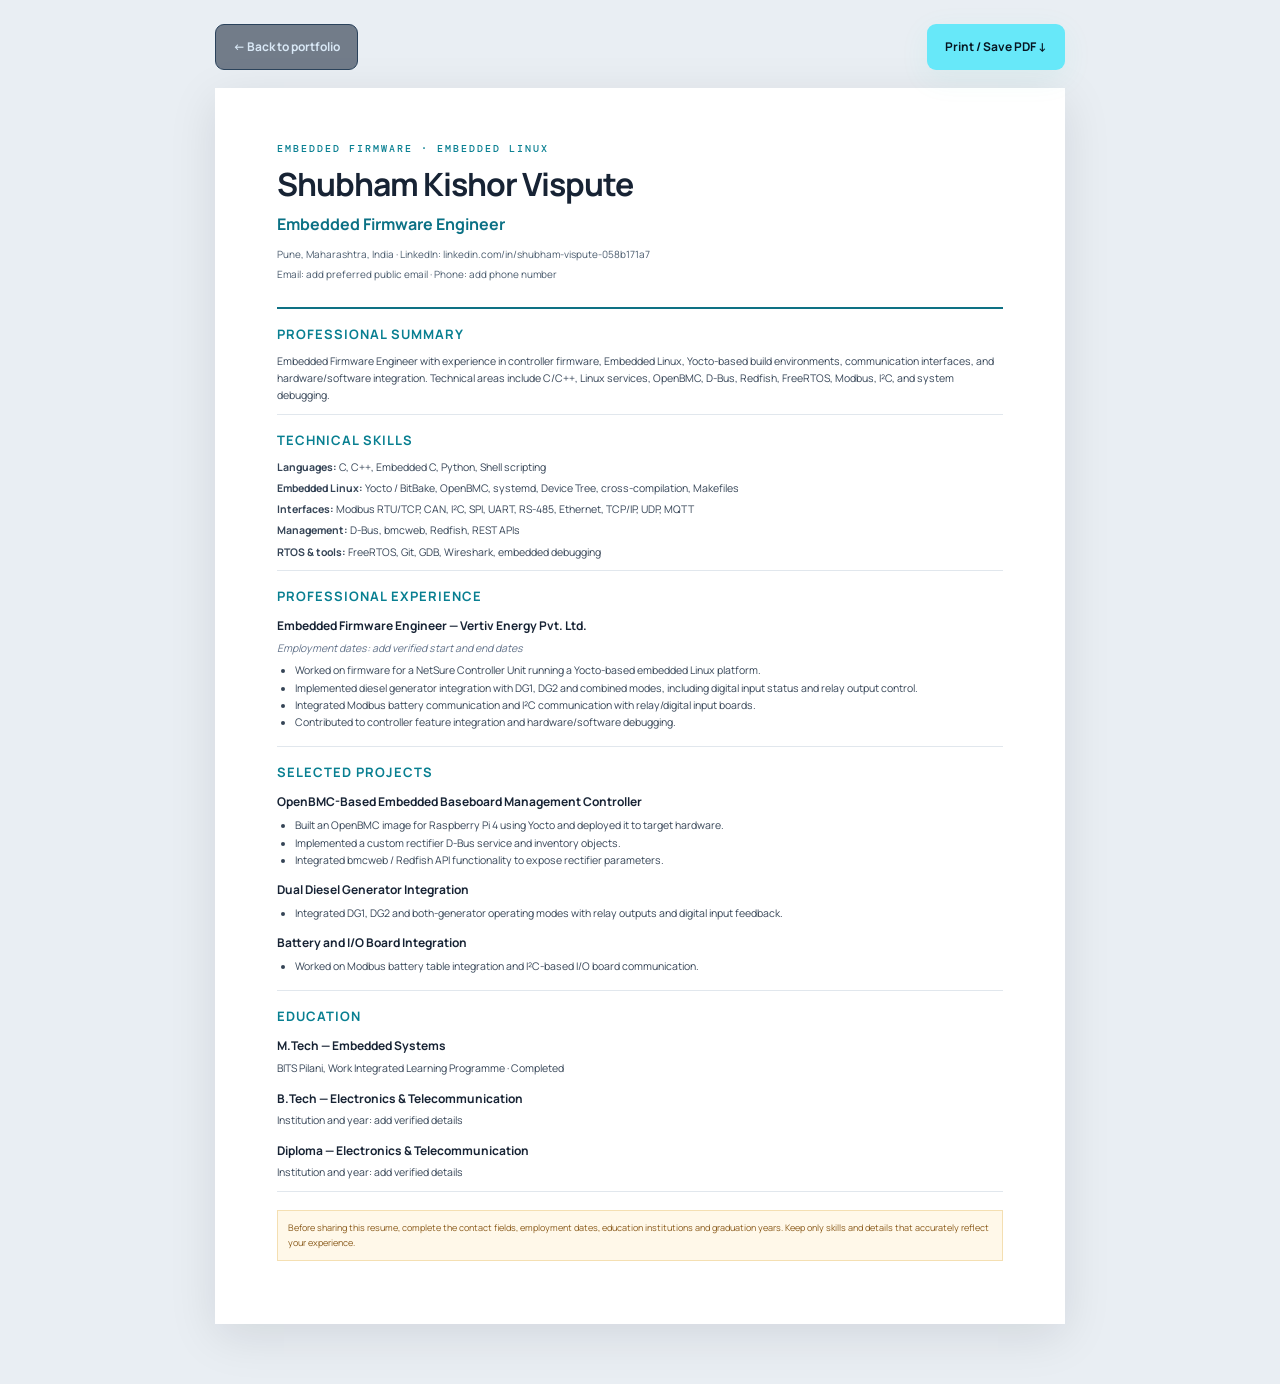
==== resume.html @ 865f1c3d "Add files via upload" ====
<!doctype html>
<html lang="en">
<head><meta charset="utf-8"><meta name="viewport" content="width=device-width, initial-scale=1"><meta name="theme-color" content="#0a1222"><title>Resume | Shubham Kishor Vispute</title><link rel="stylesheet" href="styles.css"><link rel="stylesheet" href="resume.css"></head>
<body class="resume-page">
  <header class="resume-toolbar"><a class="button button-secondary" href="index.html">← Back to portfolio</a><button class="button button-primary" onclick="window.print()">Print / Save PDF ↓</button></header>
  <main class="resume-sheet">
    <header class="resume-header">
      <p class="eyebrow">EMBEDDED FIRMWARE · EMBEDDED LINUX</p>
      <h1>Shubham Kishor Vispute</h1>
      <p class="resume-headline">Embedded Firmware Engineer</p>
      <p class="resume-contact">Pune, Maharashtra, India · LinkedIn: linkedin.com/in/shubham-vispute-058b171a7</p>
      <p class="resume-contact">Email: add preferred public email · Phone: add phone number</p>
    </header>
    <section class="resume-section"><h2>Professional Summary</h2><p>Embedded Firmware Engineer with experience in controller firmware, Embedded Linux, Yocto-based build environments, communication interfaces, and hardware/software integration. Technical areas include C/C++, Linux services, OpenBMC, D-Bus, Redfish, FreeRTOS, Modbus, I²C, and system debugging.</p></section>
    <section class="resume-section"><h2>Technical Skills</h2><p><b>Languages:</b> C, C++, Embedded C, Python, Shell scripting</p><p><b>Embedded Linux:</b> Yocto / BitBake, OpenBMC, systemd, Device Tree, cross-compilation, Makefiles</p><p><b>Interfaces:</b> Modbus RTU/TCP, CAN, I²C, SPI, UART, RS-485, Ethernet, TCP/IP, UDP, MQTT</p><p><b>Management:</b> D-Bus, bmcweb, Redfish, REST APIs</p><p><b>RTOS &amp; tools:</b> FreeRTOS, Git, GDB, Wireshark, embedded debugging</p></section>
    <section class="resume-section"><h2>Professional Experience</h2><h3>Embedded Firmware Engineer — Vertiv Energy Pvt. Ltd.</h3><p class="resume-date">Employment dates: add verified start and end dates</p><ul><li>Worked on firmware for a NetSure Controller Unit running a Yocto-based embedded Linux platform.</li><li>Implemented diesel generator integration with DG1, DG2 and combined modes, including digital input status and relay output control.</li><li>Integrated Modbus battery communication and I²C communication with relay/digital input boards.</li><li>Contributed to controller feature integration and hardware/software debugging.</li></ul></section>
    <section class="resume-section"><h2>Selected Projects</h2><h3>OpenBMC-Based Embedded Baseboard Management Controller</h3><ul><li>Built an OpenBMC image for Raspberry Pi 4 using Yocto and deployed it to target hardware.</li><li>Implemented a custom rectifier D-Bus service and inventory objects.</li><li>Integrated bmcweb / Redfish API functionality to expose rectifier parameters.</li></ul><h3>Dual Diesel Generator Integration</h3><ul><li>Integrated DG1, DG2 and both-generator operating modes with relay outputs and digital input feedback.</li></ul><h3>Battery and I/O Board Integration</h3><ul><li>Worked on Modbus battery table integration and I²C-based I/O board communication.</li></ul></section>
    <section class="resume-section"><h2>Education</h2><h3>M.Tech — Embedded Systems</h3><p>BITS Pilani, Work Integrated Learning Programme · Completed</p><h3>B.Tech — Electronics &amp; Telecommunication</h3><p>Institution and year: add verified details</p><h3>Diploma — Electronics &amp; Telecommunication</h3><p>Institution and year: add verified details</p></section>
    <p class="resume-disclaimer">Before sharing this resume, complete the contact fields, employment dates, education institutions and graduation years. Keep only skills and details that accurately reflect your experience.</p>
  </main>
</body></html>
---- styles.css ----
@import url('https://fonts.googleapis.com/css2?family=DM+Mono:wght@400;500&family=Manrope:wght@400;500;600;700;800&display=swap');
:root{--bg:#0a1222;--bg2:#0d192b;--panel:#101f33;--panel2:#13263c;--line:#20344b;--text:#edf6ff;--muted:#9aadc2;--cyan:#67e8f9;--teal:#2dd4bf;--blue:#60a5fa;--radius:18px;--container:1160px}
*{box-sizing:border-box}html{scroll-behavior:smooth;scroll-padding-top:92px}body{margin:0;background:var(--bg);color:var(--text);font-family:Manrope,system-ui,-apple-system,Segoe UI,sans-serif;line-height:1.65}a{color:inherit;text-decoration:none}button{font:inherit}.container{width:min(var(--container),calc(100% - 44px));margin-inline:auto}.section{padding:100px 0}.section-alt{background:linear-gradient(130deg,rgba(18,39,61,.55),rgba(10,18,34,.25));border-block:1px solid rgba(103,232,249,.07)}.skip-link{position:absolute;left:-999px;top:10px;background:var(--cyan);color:#07101e;padding:10px;z-index:100}.skip-link:focus{left:10px}.site-header{height:76px;position:sticky;top:0;z-index:50;background:rgba(8,16,30,.88);backdrop-filter:blur(18px);border-bottom:1px solid rgba(148,180,208,.12)}.nav-wrap{height:100%;display:flex;align-items:center;justify-content:space-between;gap:25px}.brand{display:inline-flex;align-items:center;gap:10px;font-size:14px;font-weight:800;letter-spacing:1.8px;white-space:nowrap}.brand-mark{display:grid;place-items:center;width:34px;height:34px;border:1px solid #2e7286;border-radius:9px;color:var(--cyan);font:500 13px 'DM Mono',monospace;background:#0c2234}.brand-dot{color:var(--cyan)}.nav-links{display:flex;align-items:center;gap:25px}.nav-links a{font-size:12px;color:#b7c6d8;transition:color .2s}.nav-links a:hover,.nav-links a:focus{color:var(--cyan)}.nav-cta{border:1px solid #2c6479;border-radius:8px;padding:9px 14px;font-size:12px;color:var(--cyan);white-space:nowrap}.menu-toggle{display:none;color:var(--text);background:transparent;border:1px solid var(--line);border-radius:8px;padding:7px 10px}.hero{padding-top:94px;padding-bottom:32px;overflow:hidden;background:radial-gradient(ellipse at 75% 30%,rgba(19,85,115,.16),transparent 42%)}.hero-grid{display:grid;grid-template-columns:1.1fr .9fr;align-items:center;gap:50px;min-height:480px}.eyebrow{font:500 10px 'DM Mono',monospace;letter-spacing:2px;color:var(--cyan);margin:0 0 18px}.status-dot{display:inline-block;width:7px;height:7px;border-radius:50%;background:var(--teal);box-shadow:0 0 12px #2dd4bf;margin-right:8px}.hero h1{font-size:clamp(39px,5vw,64px);line-height:1.1;letter-spacing:-2.8px;margin:0 0 24px;max-width:680px}.gradient-text{background:linear-gradient(105deg,#67e8f9 5%,#5eead4 55%,#60a5fa 100%);-webkit-background-clip:text;background-clip:text;color:transparent}.hero-lead{font-size:16px;color:#c4d2e2;max-width:600px}.hero-lead strong{color:var(--text)}.hero-sub{font:11px 'DM Mono',monospace;color:#8fa9c0;letter-spacing:.2px;margin-top:22px}.hero-actions{display:flex;gap:12px;flex-wrap:wrap;margin:28px 0}.button{display:inline-flex;align-items:center;justify-content:center;gap:18px;padding:12px 17px;border-radius:9px;font-size:12px;font-weight:700;border:1px solid transparent;cursor:pointer;transition:transform .2s,border-color .2s,background .2s}.button:hover{transform:translateY(-2px)}.button-primary{background:var(--cyan);color:#071521;box-shadow:0 8px 30px rgba(45,212,191,.08)}.button-primary:hover{background:#a5f3fc}.button-secondary{border-color:#2a425b;color:#d9e8f6;background:rgba(17,32,51,.55)}.button-secondary:hover{border-color:#4c8ca4}.hero-meta{display:flex;flex-wrap:wrap;gap:20px;color:#8fa4ba;font-size:10px}.meta-icon{font-style:normal;color:var(--cyan);margin-right:6px}.hero-visual{position:relative;min-height:400px;display:grid;place-items:center}.visual-glow{position:absolute;width:320px;height:320px;border-radius:50%;background:#0b91a6;filter:blur(100px);opacity:.13}.chip-card{position:relative;width:min(100%,370px);border:1px solid #24465b;border-radius:17px;background:linear-gradient(145deg,rgba(19,43,64,.95),rgba(9,20,35,.97));padding:17px 20px 14px;box-shadow:0 35px 80px rgba(0,0,0,.28)}.chip-top,.chip-bottom{display:flex;align-items:center;gap:9px;color:#8ca9bd;font:9px 'DM Mono',monospace;letter-spacing:1px}.chip-led{width:6px;height:6px;background:var(--teal);border-radius:50%;box-shadow:0 0 10px var(--teal)}.chip-menu{margin-left:auto;color:#4d7188}.chip-svg{width:100%;max-height:265px;margin:7px 0}.chip-bottom{justify-content:space-between}.pulse-line{display:inline-block;width:58px;height:4px;border-radius:10px;background:linear-gradient(90deg,var(--teal) 70%,#19384d 70%)}.float-tag{position:absolute;display:flex;align-items:center;gap:10px;padding:10px 13px;background:#10263a;border:1px solid #28516a;border-radius:10px;box-shadow:0 14px 35px #050b14aa}.float-tag b,.float-tag small{display:block}.float-tag b{font-size:10px}.float-tag small{font-size:9px;color:#8fa7bd}.tag-symbol{display:grid;place-items:center;width:31px;height:31px;border-radius:7px;background:#12394a;color:var(--cyan)}.tag-top{top:45px;right:-2px}.tag-bottom{bottom:47px;left:-4px}.visual-caption{position:absolute;bottom:4px;right:15px;font:9px 'DM Mono',monospace;letter-spacing:2px;color:#54758c}.tech-strip{display:flex;align-items:center;justify-content:space-between;gap:18px;margin-top:80px;padding:19px 0;border-block:1px solid rgba(143,173,200,.14);font:10px 'DM Mono',monospace;color:#9db0c2;flex-wrap:wrap}.tech-strip>span{color:#56768e;font-size:9px;letter-spacing:1.5px}.section-heading{display:flex;align-items:end;justify-content:space-between;gap:30px;margin-bottom:42px}.section-heading h2,.contact-grid h2,.resume-copy h2{font-size:clamp(29px,3.3vw,42px);line-height:1.2;letter-spacing:-1.5px;margin:0}.section-heading .eyebrow{margin-bottom:12px}.section-intro{max-width:400px;color:var(--muted);font-size:13px;margin:0}.about-grid{display:grid;grid-template-columns:1fr .92fr;gap:85px}.about-copy p{color:var(--muted);font-size:13px}.about-copy .large-copy{font-size:21px;line-height:1.55;color:#d9e9f7;margin-top:0}.about-copy strong{color:#e9f7ff}.profile-facts{display:grid;gap:12px}.fact-card{display:flex;gap:15px;align-items:center;border:1px solid var(--line);background:rgba(17,34,54,.6);padding:16px;border-radius:12px}.fact-icon{font:11px 'DM Mono',monospace;color:var(--cyan);background:#123247;border-radius:8px;padding:11px}.fact-card b,.fact-card small{display:block}.fact-card b{font-size:12px}.fact-card small{font-size:11px;color:var(--muted);margin-top:3px}.skills-grid{display:grid;grid-template-columns:repeat(3,1fr);gap:14px}.skill-card{padding:23px;border:1px solid var(--line);border-radius:14px;background:linear-gradient(145deg,rgba(17,34,54,.85),rgba(12,25,42,.75));min-height:190px}.skill-head{display:flex;align-items:center;gap:12px;margin-bottom:18px}.skill-icon{display:grid;place-items:center;width:35px;height:35px;border-radius:9px;background:#12364a;color:var(--cyan);font:13px 'DM Mono',monospace}.skill-head h3{font-size:13px;margin:0}.tags{display:flex;flex-wrap:wrap;gap:7px}.tags span{border:1px solid #284159;border-radius:5px;padding:4px 7px;font-size:10px;color:#b6c8d9;background:rgba(18,38,59,.6)}.fine-print{font-size:10px;color:#70869c;margin-top:20px}.timeline{max-width:850px;margin:0 auto;position:relative}.timeline:before{content:"";position:absolute;left:8px;top:9px;bottom:20px;width:1px;background:#28556a}.timeline-item{position:relative;padding:0 0 35px 40px}.timeline-marker{position:absolute;left:2px;top:6px;width:13px;height:13px;border:2px solid var(--cyan);border-radius:50%;background:var(--bg);box-shadow:0 0 0 5px #10293b}.timeline-content{border:1px solid var(--line);border-radius:13px;background:rgba(12,26,43,.72);padding:22px}.timeline-top{display:flex;align-items:start;justify-content:space-between;gap:20px}.timeline-top h3{margin:0;font-size:15px}.timeline-date{font:10px 'DM Mono',monospace;color:var(--cyan);white-space:nowrap}.timeline-org{color:#d1e7f6!important;font-size:12px!important;margin:5px 0 12px!important}.timeline-content p{font-size:12px;color:var(--muted);margin:0 0 13px}.filter-row{display:flex;gap:8px;flex-wrap:wrap;margin:-14px 0 25px}.filter-btn{border:1px solid #294158;border-radius:7px;padding:8px 13px;background:transparent;color:#a7bbce;font-size:11px;cursor:pointer}.filter-btn.active,.filter-btn:hover{border-color:#3c8799;color:var(--cyan);background:#102a3d}.projects-grid{display:grid;grid-template-columns:repeat(2,1fr);gap:18px}.project-card{border:1px solid var(--line);border-radius:15px;overflow:hidden;background:rgba(15,30,48,.8);transition:transform .2s,border-color .2s}.project-card:hover{transform:translateY(-3px);border-color:#38657b}.project-card.hidden{display:none}.project-art{height:155px;position:relative;overflow:hidden;display:flex;align-items:center;justify-content:center;background:radial-gradient(ellipse at 50% 40%,#17435b,#0b192a 68%)}.art-label{position:absolute;left:19px;bottom:14px;font:9px 'DM Mono',monospace;letter-spacing:1.7px;color:#83a9c1}.art-chip{display:grid;place-items:center;width:90px;height:90px;border:1px solid #3e91a6;border-radius:13px;background:linear-gradient(145deg,#174b63,#0c2033);color:var(--cyan);font:700 20px 'DM Mono',monospace;box-shadow:0 0 45px #18a4b326}.art-lines{position:absolute;inset:0;background:repeating-linear-gradient(0deg,transparent 0 27px,#2dd4bf12 28px 29px),repeating-linear-gradient(90deg,transparent 0 27px,#2dd4bf12 28px 29px);mask-image:radial-gradient(ellipse at center,#000 10%,transparent 75%)}.art-generator{background:radial-gradient(ellipse at 50% 50%,#173b4c,#0b192a 70%)}.power-ring{display:grid;place-items:center;width:85px;height:85px;border:1px solid var(--teal);border-radius:50%;color:var(--teal);font:700 24px 'DM Mono',monospace;box-shadow:0 0 0 13px #2dd4bf0a,0 0 0 28px #2dd4bf08}.signal-bars{position:absolute;right:23px;top:23px;display:flex;gap:4px;align-items:end;height:27px}.signal-bars i{width:4px;background:var(--cyan);border-radius:3px}.signal-bars i:nth-child(1){height:7px}.signal-bars i:nth-child(2){height:13px}.signal-bars i:nth-child(3){height:19px}.signal-bars i:nth-child(4){height:24px}.signal-bars i:nth-child(5){height:16px}.art-protocol{gap:13px;background:radial-gradient(ellipse at 50% 50%,#1b3c56,#0b192a 70%)}.protocol-node{border:1px solid #38758d;background:#102b41;padding:14px 11px;border-radius:8px;color:#bfeef7;font:9px 'DM Mono',monospace}.protocol-arrow{font-size:22px;color:var(--cyan)}.art-iot{background:radial-gradient(ellipse at 50% 50%,#193d5b,#0b192a 70%)}.iot-device{z-index:2;border:1px solid #4e9fb0;border-radius:9px;padding:22px 16px;background:#102b41;color:var(--cyan);font:700 15px 'DM Mono',monospace}.iot-orbit{position:absolute;width:145px;height:80px;border:1px dashed #2dd4bf88;border-radius:50%;transform:rotate(-28deg)}.project-body{padding:22px}.project-type{font:9px 'DM Mono',monospace;color:var(--cyan);letter-spacing:1.4px}.project-body h3{font-size:17px;line-height:1.35;margin:9px 0}.project-body>p{font-size:12px;color:var(--muted);margin:0 0 17px}.project-details{border-top:1px solid #20364c;padding-top:13px;margin-bottom:15px}.project-details b{font-size:11px;color:#d7e7f4}.project-details ul{padding-left:17px;margin:8px 0;color:var(--muted);font-size:11px}.project-details li{padding:2px 0}.project-note{display:block;font-size:10px;color:#728da4;margin-top:14px}.learning-grid{display:grid;grid-template-columns:repeat(4,1fr);gap:14px}.learning-card{position:relative;min-height:255px;padding:22px;border:1px solid var(--line);border-radius:14px;background:linear-gradient(150deg,#12263b,#0d1a2b);transition:transform .2s,border-color .2s}.learning-card:hover{transform:translateY(-3px);border-color:#3c7d91}.learning-number{position:absolute;right:17px;top:15px;font:10px 'DM Mono',monospace;color:#56758c}.learning-icon{display:grid;place-items:center;width:43px;height:43px;border:1px solid #2a6278;border-radius:10px;background:#103349;color:var(--cyan);font:14px 'DM Mono',monospace;margin-bottom:22px}.learning-card h3{font-size:14px;margin:0 0 9px}.learning-card p{font-size:11px;color:var(--muted);min-height:58px}.read-link{display:flex;justify-content:space-between;border-top:1px solid #243b51;padding-top:12px;margin-top:15px;color:var(--cyan);font-size:10px}.video-feature{display:grid;grid-template-columns:.9fr 1.1fr;gap:35px;padding:23px;border:1px solid var(--line);border-radius:18px;background:linear-gradient(120deg,#11263b,#0d1a2b);align-items:center}.video-screen{min-height:290px;border-radius:12px;background:radial-gradient(ellipse at center,#154b61,#0b192a 72%);display:flex;flex-direction:column;align-items:center;justify-content:center;position:relative;overflow:hidden;border:1px solid #28536a}.video-screen:before{content:"";position:absolute;inset:0;background:linear-gradient(135deg,transparent 49.5%,#67e8f911 50%,transparent 50.5%),linear-gradient(45deg,transparent 49.5%,#67e8f911 50%,transparent 50.5%);background-size:48px 48px}.video-play{z-index:1;display:grid;place-items:center;width:54px;height:54px;padding-left:3px;border-radius:50%;background:var(--cyan);color:#071521;box-shadow:0 0 0 12px #67e8f918}.screen-kicker{z-index:1;font:9px 'DM Mono',monospace;color:var(--cyan);letter-spacing:2px;margin-top:23px}.video-screen h3{z-index:1;font-size:24px;margin:7px 0 0}.video-screen p{z-index:1;font-size:11px;color:#9ab2c7;margin:2px}.screen-circuit{z-index:1;margin-top:15px;font:18px 'DM Mono',monospace;color:#2dd4bf}.series-label,.video-status{font:9px 'DM Mono',monospace;letter-spacing:1.5px;color:var(--cyan)}.video-feature-copy h3{font-size:23px;line-height:1.35;margin:10px 0}.video-feature-copy p,.check-list{font-size:12px;color:var(--muted)}.check-list{list-style:none;padding:0;margin:18px 0 23px}.check-list li{margin:8px 0}.check-list li:before{content:"✓";color:var(--teal);margin-right:10px}.video-grid{display:grid;grid-template-columns:repeat(3,1fr);gap:15px;margin-top:18px}.video-card{border:1px solid var(--line);border-radius:12px;overflow:hidden;background:#0e1c2d}.video-thumb{height:135px;display:flex;align-items:center;justify-content:center;position:relative;background:radial-gradient(ellipse at center,#16425a,#0c1b2b)}.video-thumb:after{content:"";position:absolute;inset:0;background:repeating-linear-gradient(0deg,transparent 0 20px,#67e8f90b 21px 22px)}.video-thumb span{position:absolute;left:13px;top:11px;color:var(--cyan);font:10px 'DM Mono',monospace}.video-thumb b{font:500 16px 'DM Mono',monospace;color:#d9faff;z-index:1}.thumb-2{background:radial-gradient(ellipse at center,#24415e,#0c1b2b)}.thumb-3{background:radial-gradient(ellipse at center,#174e53,#0c1b2b)}.video-card-copy{padding:16px}.video-status{font-size:8px;color:#8fa7bc}.video-card h3{font-size:12px;margin:8px 0 3px}.video-card p{font-size:10px;color:var(--muted);margin:0}.resume-panel{display:flex;align-items:center;gap:24px;padding:32px;border:1px solid #2b5268;border-radius:17px;background:linear-gradient(110deg,#112d42,#102034)}.resume-icon{display:grid;place-items:center;flex:0 0 58px;height:58px;border-radius:13px;background:#153c51;color:var(--cyan);font-size:24px}.resume-copy{flex:1}.resume-copy .eyebrow{margin-bottom:8px}.resume-copy h2{font-size:26px}.resume-copy p:last-child{font-size:11px;color:var(--muted);max-width:600px}.resume-actions{display:flex;flex-direction:column;gap:9px;min-width:155px}.resume-actions .button{width:100%;justify-content:space-between}.contact-section{background:radial-gradient(ellipse at 20% 80%,#0e2b3c66,transparent 45%)}.contact-grid{display:grid;grid-template-columns:1fr .85fr;gap:70px;align-items:center}.contact-grid .section-intro{margin-top:20px}.contact-card{padding:8px 20px;border:1px solid var(--line);border-radius:14px;background:#0e1c2d}.contact-row{display:flex;align-items:center;gap:14px;padding:17px 0;border-bottom:1px solid #1e3348}.contact-row:last-child{border:0}.contact-icon{display:grid;place-items:center;width:38px;height:38px;border-radius:9px;background:#12364a;color:var(--cyan);font-weight:700;font-size:13px;flex:0 0 38px}.contact-row small,.contact-row b,.contact-row p,.contact-row a{display:block}.contact-row small{font:9px 'DM Mono',monospace;letter-spacing:1px;color:#7192a8}.contact-row b{font-size:12px;margin:3px 0}.contact-row a,.contact-row p{font-size:10px;color:var(--muted);overflow-wrap:anywhere;margin:0}.contact-row a:hover{color:var(--cyan)}.site-footer{border-top:1px solid #1c2e43;padding:25px 0}.footer-inner{display:flex;align-items:center;justify-content:space-between;gap:18px}.footer-inner p,.footer-inner>span{font-size:10px;color:#71879c}.footer-inner .brand{font-size:11px}.footer-inner .brand-mark{width:29px;height:29px}
@media(max-width:980px){.nav-links{gap:14px}.nav-links a{font-size:11px}.hero-grid{gap:25px}.hero h1{font-size:51px}.learning-grid{grid-template-columns:repeat(2,1fr)}.about-grid{gap:40px}.skills-grid{grid-template-columns:repeat(2,1fr)}.resume-panel{flex-wrap:wrap}.resume-copy{min-width:55%}.resume-actions{flex-direction:row;width:100%}.resume-actions .button{width:auto;flex:1}}
@media(max-width:740px){.container{width:min(100% - 32px,var(--container))}.section{padding:72px 0}.site-header{height:66px}.menu-toggle{display:block;margin-left:auto}.nav-cta{display:none}.nav-links{display:none;position:absolute;top:65px;left:0;right:0;padding:15px 22px 20px;background:#0a1424;border-bottom:1px solid var(--line);flex-direction:column;align-items:stretch;gap:0}.nav-links.open{display:flex}.nav-links a{padding:12px 0;font-size:13px;border-bottom:1px solid #1a2b3e}.nav-links a:last-child{border:0}.hero{padding-top:65px}.hero-grid{grid-template-columns:1fr;gap:15px}.hero h1{font-size:clamp(39px,10vw,55px);letter-spacing:-1.8px}.hero-lead{font-size:14px}.hero-visual{min-height:350px;margin-top:5px}.chip-card{width:min(100%,350px)}.tag-top{right:0;top:24px}.tag-bottom{left:0;bottom:25px}.tech-strip{margin-top:45px;justify-content:flex-start;gap:15px 22px}.tech-strip>span{width:100%}.section-heading{align-items:start;flex-direction:column;gap:15px;margin-bottom:30px}.section-heading h2,.contact-grid h2{font-size:34px}.about-grid,.contact-grid{grid-template-columns:1fr;gap:30px}.about-copy .large-copy{font-size:18px}.skills-grid,.projects-grid{grid-template-columns:1fr}.skill-card{min-height:0}.timeline-top{flex-direction:column;gap:5px}.timeline-date{white-space:normal}.timeline-content{padding:17px}.learning-grid{grid-template-columns:1fr 1fr}.learning-card{padding:17px;min-height:245px}.video-feature{grid-template-columns:1fr;padding:14px;gap:24px}.video-screen{min-height:245px}.video-grid{grid-template-columns:1fr}.video-card{display:grid;grid-template-columns:130px 1fr}.video-thumb{height:100%;min-height:115px}.video-card-copy{align-self:center}.resume-panel{padding:22px;gap:15px}.resume-icon{width:45px;flex-basis:45px;height:45px}.resume-copy{min-width:calc(100% - 65px)}.resume-copy h2{font-size:22px}.resume-actions{flex-direction:column}.resume-actions .button{width:100%}.footer-inner{flex-wrap:wrap}.footer-inner p{order:3;width:100%;margin:0}.footer-inner>span{font-size:9px}}
@media(max-width:420px){.learning-grid{grid-template-columns:1fr}.learning-card{min-height:0}.hero-meta{flex-direction:column;gap:8px}.hero-actions .button{flex:1}.float-tag{padding:8px}.float-tag b{font-size:9px}.float-tag small{font-size:8px}}
@media(prefers-reduced-motion:reduce){html{scroll-behavior:auto}*,*:before,*:after{transition:none!important;animation:none!important}}
@media print{.site-header,.site-footer,.hero-visual,.hero-actions,.tech-strip,.filter-row,.video-feature,.video-grid,.resume-actions{display:none!important}.section{padding:25px 0}.hero{padding-top:30px}.hero-grid{display:block;min-height:0}.hero h1{font-size:34px}.container{width:100%}body{background:#fff;color:#111}.section-alt{background:#fff;border-color:#ddd}.gradient-text{color:#007c91;-webkit-text-fill-color:#007c91}.section-heading h2,.contact-grid h2{color:#111}.about-copy p,.timeline-content p,.project-body>p,.section-intro{color:#444}.project-card,.skill-card,.timeline-content,.fact-card,.learning-card{background:#fff;border-color:#ccc;break-inside:avoid}.tags span{color:#333;border-color:#bbb}.project-art{height:75px}.projects-grid{grid-template-columns:1fr 1fr}.contact-grid{grid-template-columns:1fr 1fr}.contact-row a{color:#333}}
---- resume.css ----
body.resume-page{background:#e9eef3;color:#172334;padding:24px 12px 60px}.resume-toolbar{width:min(850px,100%);margin:0 auto 18px;display:flex;justify-content:space-between;gap:10px}.resume-sheet{width:min(850px,100%);margin:0 auto;background:#fff;color:#172334;padding:54px 62px;box-shadow:0 12px 45px #0a12221a}.resume-header{padding-bottom:20px;border-bottom:2px solid #0e7184}.resume-header .eyebrow{color:#087f91;margin-bottom:10px}.resume-header h1{font-size:32px;letter-spacing:-1px;line-height:1.2;margin:0}.resume-headline{font-weight:700;color:#0b7185;margin:8px 0}.resume-contact{font-size:10px;color:#4b5c6e;margin:4px 0;overflow-wrap:anywhere}.resume-section{padding:16px 0 5px;border-bottom:1px solid #e1e7ed}.resume-section h2{font:700 13px Manrope,sans-serif;text-transform:uppercase;letter-spacing:1px;color:#087f91;margin:0 0 10px}.resume-section h3{font-size:12px;margin:11px 0 4px}.resume-section p,.resume-section li{font-size:10.5px;line-height:1.65;color:#354456}.resume-section p{margin:4px 0}.resume-section ul{padding-left:18px;margin:5px 0 10px}.resume-date{font-style:italic;color:#64748b!important}.resume-disclaimer{font-size:9px;color:#8a5b1c;background:#fff8e9;border:1px solid #f4dfb2;padding:10px;margin-top:18px}@media(max-width:600px){.resume-sheet{padding:28px 22px}.resume-header h1{font-size:26px}.resume-toolbar .button{font-size:10px;padding:9px 11px}}@media print{@page{size:A4;margin:13mm}body.resume-page{background:#fff;padding:0}.resume-toolbar{display:none}.resume-sheet{width:100%;padding:0;box-shadow:none}.resume-section{break-inside:avoid}.resume-disclaimer{color:#6b4a13;background:#fff8e9!important;-webkit-print-color-adjust:exact;print-color-adjust:exact}}
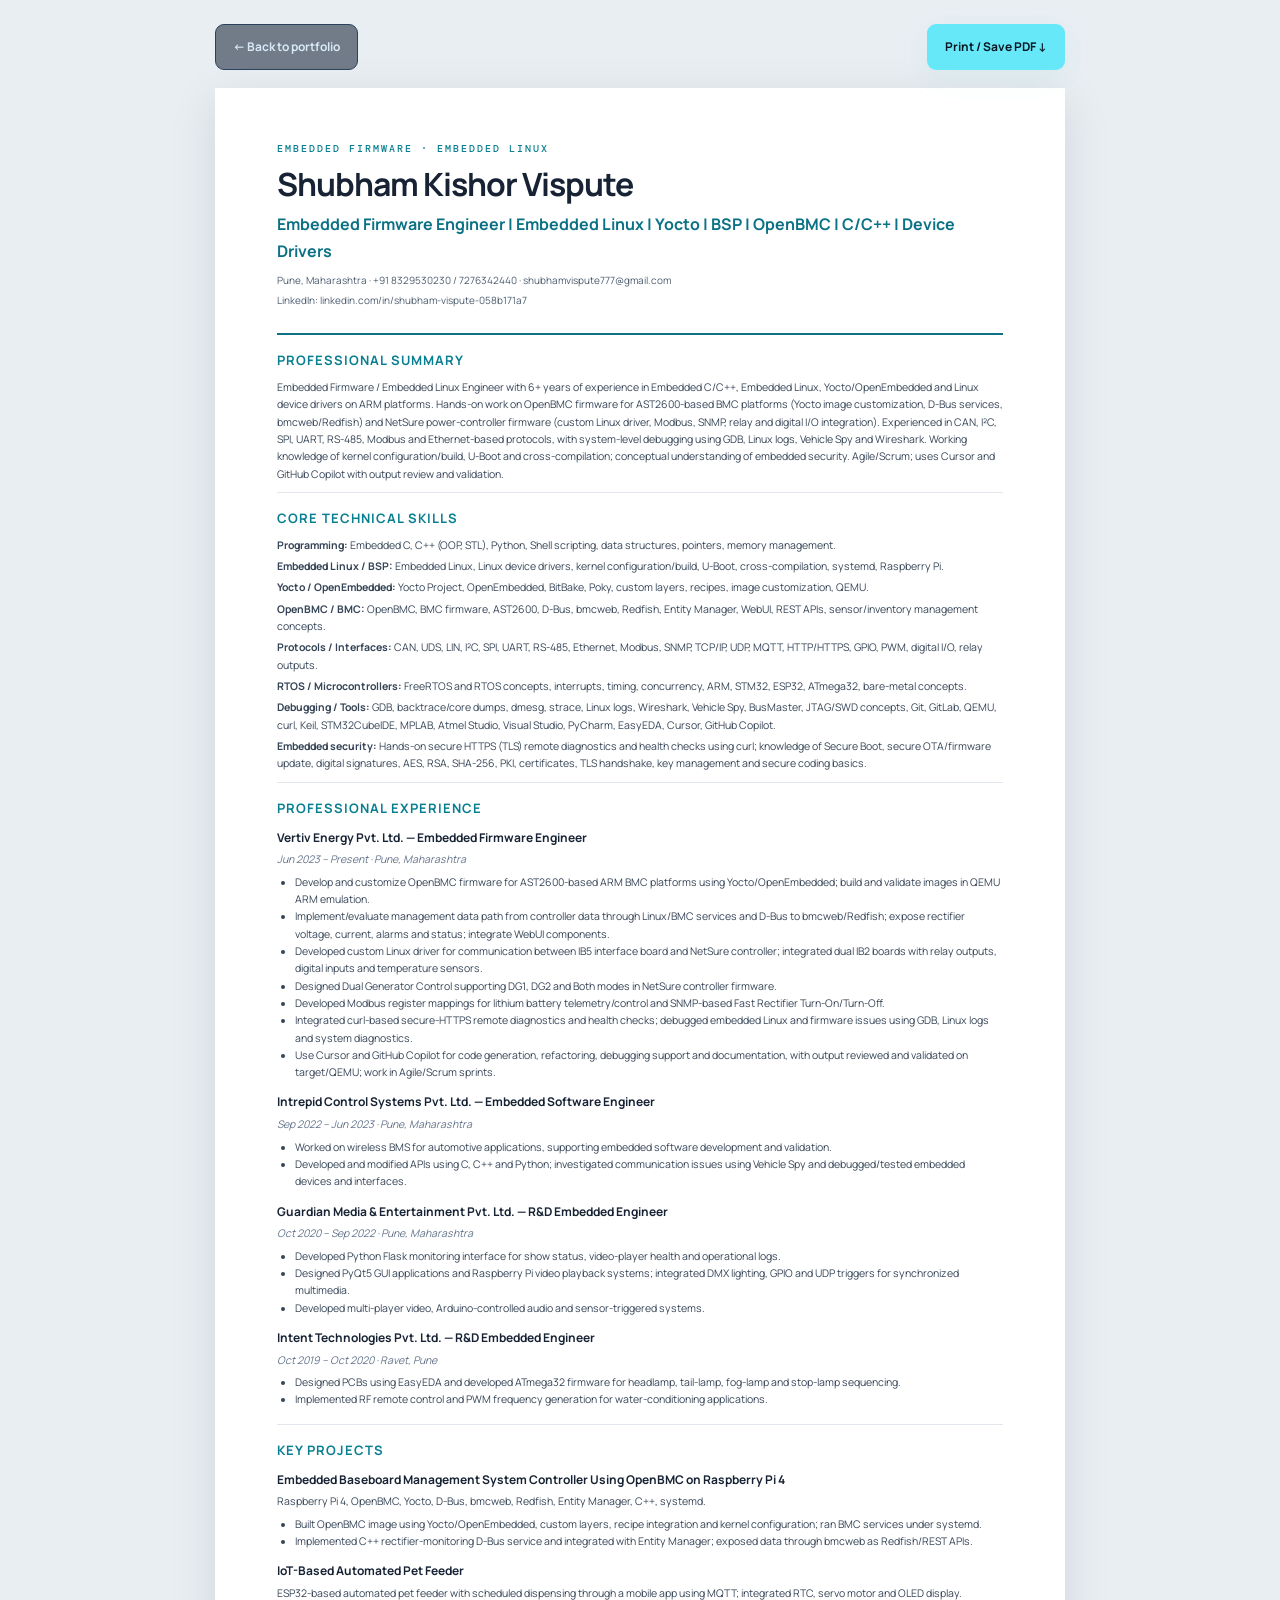
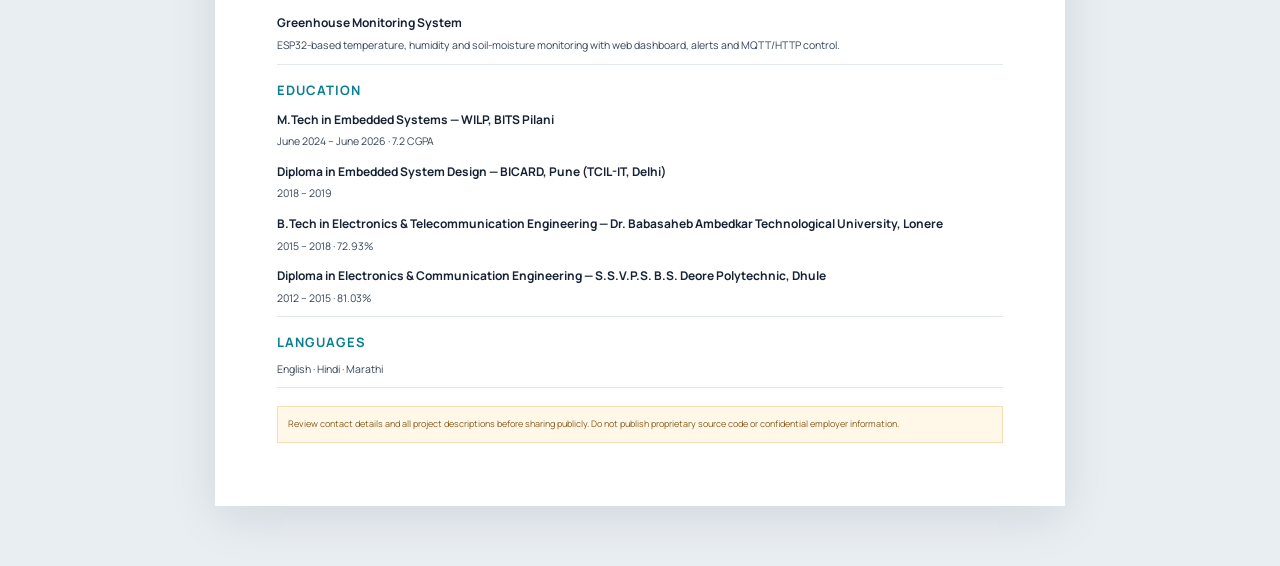
==== commit fd59a288: "Updated Website" ====
--- a/resume.html
+++ b/resume.html
@@ -1,21 +1,13 @@
 <!doctype html>
-<html lang="en">
-<head><meta charset="utf-8"><meta name="viewport" content="width=device-width, initial-scale=1"><meta name="theme-color" content="#0a1222"><title>Resume | Shubham Kishor Vispute</title><link rel="stylesheet" href="styles.css"><link rel="stylesheet" href="resume.css"></head>
-<body class="resume-page">
-  <header class="resume-toolbar"><a class="button button-secondary" href="index.html">← Back to portfolio</a><button class="button button-primary" onclick="window.print()">Print / Save PDF ↓</button></header>
-  <main class="resume-sheet">
-    <header class="resume-header">
-      <p class="eyebrow">EMBEDDED FIRMWARE · EMBEDDED LINUX</p>
-      <h1>Shubham Kishor Vispute</h1>
-      <p class="resume-headline">Embedded Firmware Engineer</p>
-      <p class="resume-contact">Pune, Maharashtra, India · LinkedIn: linkedin.com/in/shubham-vispute-058b171a7</p>
-      <p class="resume-contact">Email: add preferred public email · Phone: add phone number</p>
-    </header>
-    <section class="resume-section"><h2>Professional Summary</h2><p>Embedded Firmware Engineer with experience in controller firmware, Embedded Linux, Yocto-based build environments, communication interfaces, and hardware/software integration. Technical areas include C/C++, Linux services, OpenBMC, D-Bus, Redfish, FreeRTOS, Modbus, I²C, and system debugging.</p></section>
-    <section class="resume-section"><h2>Technical Skills</h2><p><b>Languages:</b> C, C++, Embedded C, Python, Shell scripting</p><p><b>Embedded Linux:</b> Yocto / BitBake, OpenBMC, systemd, Device Tree, cross-compilation, Makefiles</p><p><b>Interfaces:</b> Modbus RTU/TCP, CAN, I²C, SPI, UART, RS-485, Ethernet, TCP/IP, UDP, MQTT</p><p><b>Management:</b> D-Bus, bmcweb, Redfish, REST APIs</p><p><b>RTOS &amp; tools:</b> FreeRTOS, Git, GDB, Wireshark, embedded debugging</p></section>
-    <section class="resume-section"><h2>Professional Experience</h2><h3>Embedded Firmware Engineer — Vertiv Energy Pvt. Ltd.</h3><p class="resume-date">Employment dates: add verified start and end dates</p><ul><li>Worked on firmware for a NetSure Controller Unit running a Yocto-based embedded Linux platform.</li><li>Implemented diesel generator integration with DG1, DG2 and combined modes, including digital input status and relay output control.</li><li>Integrated Modbus battery communication and I²C communication with relay/digital input boards.</li><li>Contributed to controller feature integration and hardware/software debugging.</li></ul></section>
-    <section class="resume-section"><h2>Selected Projects</h2><h3>OpenBMC-Based Embedded Baseboard Management Controller</h3><ul><li>Built an OpenBMC image for Raspberry Pi 4 using Yocto and deployed it to target hardware.</li><li>Implemented a custom rectifier D-Bus service and inventory objects.</li><li>Integrated bmcweb / Redfish API functionality to expose rectifier parameters.</li></ul><h3>Dual Diesel Generator Integration</h3><ul><li>Integrated DG1, DG2 and both-generator operating modes with relay outputs and digital input feedback.</li></ul><h3>Battery and I/O Board Integration</h3><ul><li>Worked on Modbus battery table integration and I²C-based I/O board communication.</li></ul></section>
-    <section class="resume-section"><h2>Education</h2><h3>M.Tech — Embedded Systems</h3><p>BITS Pilani, Work Integrated Learning Programme · Completed</p><h3>B.Tech — Electronics &amp; Telecommunication</h3><p>Institution and year: add verified details</p><h3>Diploma — Electronics &amp; Telecommunication</h3><p>Institution and year: add verified details</p></section>
-    <p class="resume-disclaimer">Before sharing this resume, complete the contact fields, employment dates, education institutions and graduation years. Keep only skills and details that accurately reflect your experience.</p>
-  </main>
-</body></html>+<html lang="en"><head><meta charset="utf-8"><meta name="viewport" content="width=device-width, initial-scale=1"><meta name="theme-color" content="#0a1222"><title>Resume | Shubham Kishor Vispute</title><link rel="stylesheet" href="styles.css"><link rel="stylesheet" href="resume.css"></head>
+<body class="resume-page"><header class="resume-toolbar"><a class="button button-secondary" href="index.html">← Back to portfolio</a><button class="button button-primary" onclick="window.print()">Print / Save PDF ↓</button></header>
+<main class="resume-sheet"><header class="resume-header"><p class="eyebrow">EMBEDDED FIRMWARE · EMBEDDED LINUX</p><h1>Shubham Kishor Vispute</h1><p class="resume-headline">Embedded Firmware Engineer | Embedded Linux | Yocto | BSP | OpenBMC | C/C++ | Device Drivers</p><p class="resume-contact">Pune, Maharashtra · +91 8329530230 / 7276342440 · shubhamvispute777@gmail.com</p><p class="resume-contact">LinkedIn: linkedin.com/in/shubham-vispute-058b171a7</p></header>
+<section class="resume-section"><h2>Professional Summary</h2><p>Embedded Firmware / Embedded Linux Engineer with 6+ years of experience in Embedded C/C++, Embedded Linux, Yocto/OpenEmbedded and Linux device drivers on ARM platforms. Hands-on work on OpenBMC firmware for AST2600-based BMC platforms (Yocto image customization, D-Bus services, bmcweb/Redfish) and NetSure power-controller firmware (custom Linux driver, Modbus, SNMP, relay and digital I/O integration). Experienced in CAN, I²C, SPI, UART, RS-485, Modbus and Ethernet-based protocols, with system-level debugging using GDB, Linux logs, Vehicle Spy and Wireshark. Working knowledge of kernel configuration/build, U-Boot and cross-compilation; conceptual understanding of embedded security. Agile/Scrum; uses Cursor and GitHub Copilot with output review and validation.</p></section>
+<section class="resume-section"><h2>Core Technical Skills</h2><p><b>Programming:</b> Embedded C, C++ (OOP, STL), Python, Shell scripting, data structures, pointers, memory management.</p><p><b>Embedded Linux / BSP:</b> Embedded Linux, Linux device drivers, kernel configuration/build, U-Boot, cross-compilation, systemd, Raspberry Pi.</p><p><b>Yocto / OpenEmbedded:</b> Yocto Project, OpenEmbedded, BitBake, Poky, custom layers, recipes, image customization, QEMU.</p><p><b>OpenBMC / BMC:</b> OpenBMC, BMC firmware, AST2600, D-Bus, bmcweb, Redfish, Entity Manager, WebUI, REST APIs, sensor/inventory management concepts.</p><p><b>Protocols / Interfaces:</b> CAN, UDS, LIN, I²C, SPI, UART, RS-485, Ethernet, Modbus, SNMP, TCP/IP, UDP, MQTT, HTTP/HTTPS, GPIO, PWM, digital I/O, relay outputs.</p><p><b>RTOS / Microcontrollers:</b> FreeRTOS and RTOS concepts, interrupts, timing, concurrency, ARM, STM32, ESP32, ATmega32, bare-metal concepts.</p><p><b>Debugging / Tools:</b> GDB, backtrace/core dumps, dmesg, strace, Linux logs, Wireshark, Vehicle Spy, BusMaster, JTAG/SWD concepts, Git, GitLab, QEMU, curl, Keil, STM32CubeIDE, MPLAB, Atmel Studio, Visual Studio, PyCharm, EasyEDA, Cursor, GitHub Copilot.</p><p><b>Embedded security:</b> Hands-on secure HTTPS (TLS) remote diagnostics and health checks using curl; knowledge of Secure Boot, secure OTA/firmware update, digital signatures, AES, RSA, SHA-256, PKI, certificates, TLS handshake, key management and secure coding basics.</p></section>
+<section class="resume-section"><h2>Professional Experience</h2><h3>Vertiv Energy Pvt. Ltd. — Embedded Firmware Engineer</h3><p class="resume-date">Jun 2023 – Present · Pune, Maharashtra</p><ul><li>Develop and customize OpenBMC firmware for AST2600-based ARM BMC platforms using Yocto/OpenEmbedded; build and validate images in QEMU ARM emulation.</li><li>Implement/evaluate management data path from controller data through Linux/BMC services and D-Bus to bmcweb/Redfish; expose rectifier voltage, current, alarms and status; integrate WebUI components.</li><li>Developed custom Linux driver for communication between IB5 interface board and NetSure controller; integrated dual IB2 boards with relay outputs, digital inputs and temperature sensors.</li><li>Designed Dual Generator Control supporting DG1, DG2 and Both modes in NetSure controller firmware.</li><li>Developed Modbus register mappings for lithium battery telemetry/control and SNMP-based Fast Rectifier Turn-On/Turn-Off.</li><li>Integrated curl-based secure-HTTPS remote diagnostics and health checks; debugged embedded Linux and firmware issues using GDB, Linux logs and system diagnostics.</li><li>Use Cursor and GitHub Copilot for code generation, refactoring, debugging support and documentation, with output reviewed and validated on target/QEMU; work in Agile/Scrum sprints.</li></ul>
+<h3>Intrepid Control Systems Pvt. Ltd. — Embedded Software Engineer</h3><p class="resume-date">Sep 2022 – Jun 2023 · Pune, Maharashtra</p><ul><li>Worked on wireless BMS for automotive applications, supporting embedded software development and validation.</li><li>Developed and modified APIs using C, C++ and Python; investigated communication issues using Vehicle Spy and debugged/tested embedded devices and interfaces.</li></ul>
+<h3>Guardian Media &amp; Entertainment Pvt. Ltd. — R&amp;D Embedded Engineer</h3><p class="resume-date">Oct 2020 – Sep 2022 · Pune, Maharashtra</p><ul><li>Developed Python Flask monitoring interface for show status, video-player health and operational logs.</li><li>Designed PyQt5 GUI applications and Raspberry Pi video playback systems; integrated DMX lighting, GPIO and UDP triggers for synchronized multimedia.</li><li>Developed multi-player video, Arduino-controlled audio and sensor-triggered systems.</li></ul>
+<h3>Intent Technologies Pvt. Ltd. — R&amp;D Embedded Engineer</h3><p class="resume-date">Oct 2019 – Oct 2020 · Ravet, Pune</p><ul><li>Designed PCBs using EasyEDA and developed ATmega32 firmware for headlamp, tail-lamp, fog-lamp and stop-lamp sequencing.</li><li>Implemented RF remote control and PWM frequency generation for water-conditioning applications.</li></ul></section>
+<section class="resume-section"><h2>Key Projects</h2><h3>Embedded Baseboard Management System Controller Using OpenBMC on Raspberry Pi 4</h3><p>Raspberry Pi 4, OpenBMC, Yocto, D-Bus, bmcweb, Redfish, Entity Manager, C++, systemd.</p><ul><li>Built OpenBMC image using Yocto/OpenEmbedded, custom layers, recipe integration and kernel configuration; ran BMC services under systemd.</li><li>Implemented C++ rectifier-monitoring D-Bus service and integrated with Entity Manager; exposed data through bmcweb as Redfish/REST APIs.</li></ul><h3>IoT-Based Automated Pet Feeder</h3><p>ESP32-based automated pet feeder with scheduled dispensing through a mobile app using MQTT; integrated RTC, servo motor and OLED display.</p><h3>Greenhouse Monitoring System</h3><p>ESP32-based temperature, humidity and soil-moisture monitoring with web dashboard, alerts and MQTT/HTTP control.</p></section>
+<section class="resume-section"><h2>Education</h2><h3>M.Tech in Embedded Systems — WILP, BITS Pilani</h3><p>June 2024 – June 2026 · 7.2 CGPA</p><h3>Diploma in Embedded System Design — BICARD, Pune (TCIL-IT, Delhi)</h3><p>2018 – 2019</p><h3>B.Tech in Electronics &amp; Telecommunication Engineering — Dr. Babasaheb Ambedkar Technological University, Lonere</h3><p>2015 – 2018 · 72.93%</p><h3>Diploma in Electronics &amp; Communication Engineering — S.S.V.P.S. B.S. Deore Polytechnic, Dhule</h3><p>2012 – 2015 · 81.03%</p></section>
+<section class="resume-section"><h2>Languages</h2><p>English · Hindi · Marathi</p></section><p class="resume-disclaimer">Review contact details and all project descriptions before sharing publicly. Do not publish proprietary source code or confidential employer information.</p></main></body></html>
